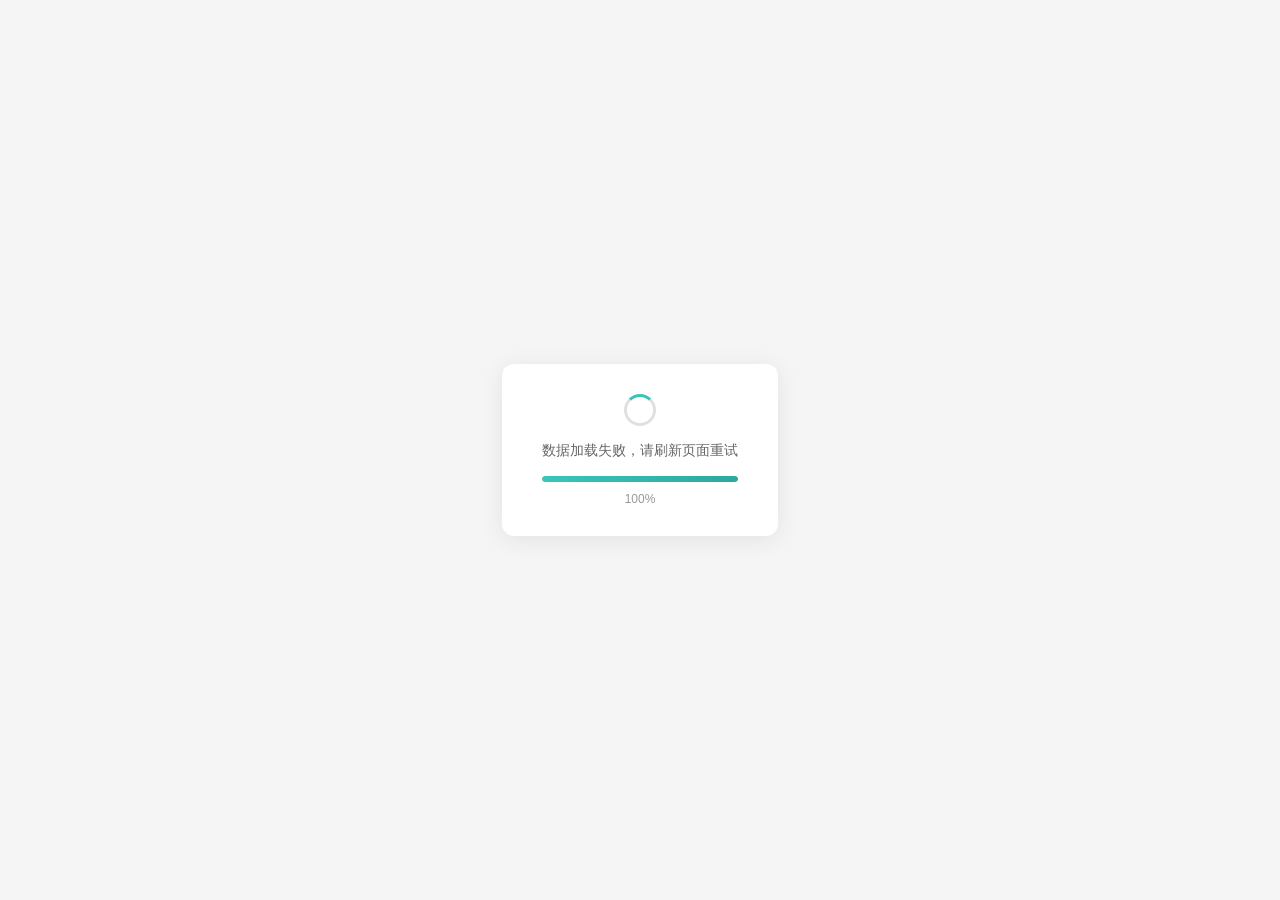
==== index.html @ cb0b7ec7 "style: 隐藏中外合作移至批次选择右半栏，一行一半一半布局 Co-Authored-By: Claude <noreply@anthropic.com>" ====
<!DOCTYPE html>
<html lang="zh-CN">
<head>
  <meta charset="UTF-8">
  <meta name="viewport" content="width=device-width, initial-scale=1.0">
  <title>2024-2026高考录取数据查询</title>
  <meta name="description" content="江西省2024-2026年高考录取数据查询，支持院校、专业、分数、排名等多维度筛选">
  <meta name="theme-color" content="#39C5BB">
  <link rel="stylesheet" href="style.css">
  <script>(function(){try{var d=localStorage.getItem('dark_mode');if(d===null)d=window.matchMedia('(prefers-color-scheme:dark)').matches;else d=d==='true';if(d)document.documentElement.classList.add('dark-mode')}catch(e){}})();</script>
</head>
<body>
  <!-- ============ 加载页 ============ -->
  <div id="page-loading" class="page-loading">
    <div class="load-box">
      <div class="spinner"></div>
      <span class="load-stage" id="load-stage">正在加载数据...</span>
      <div class="progress-track">
        <div class="progress-fill" id="progress-fill" style="width:10%"></div>
      </div>
      <span class="load-pct" id="load-pct">10%</span>
    </div>
  </div>

  <!-- ============ 首页 ============ -->
  <div id="page-index" class="page" style="display:none">
    <!-- 筛选面板 -->
    <div class="filter-bar" id="filter-bar">
      <div class="filter-fields" id="filter-fields">
        <!-- 年份选项卡 + 帮助 -->
        <div class="filter-row tabs-row">
          <div class="year-tabs" id="year-tabs">
            <span class="tab active" data-year="" data-action="year">全部</span>
            <span class="tab" data-year="2024" data-action="year">2024</span>
            <span class="tab" data-year="2025" data-action="year">2025</span>
            <span class="tab" data-year="2026" data-action="year">2026</span>
          </div>
          <div class="header-actions">
            <span class="help-btn" id="btn-help">帮助</span>
            <span class="help-btn" id="btn-feedback">反馈</span>
            <span class="dark-toggle" id="btn-dark-mode"><svg viewBox="0 0 24 24" width="1.2em" height="1.2em"><path fill="currentColor" d="M7.5 2c-1.79 1.15-3 3.18-3 5.5s1.21 4.35 3.03 5.5C4.46 13 2 10.54 2 7.5A5.5 5.5 0 0 1 7.5 2m11.57 1.5l1.43 1.43L4.93 20.5L3.5 19.07zm-6.18 2.43L11.41 5L9.97 6l.42-1.7L9 3.24l1.75-.12l.58-1.65L12 3.1l1.73.03l-1.35 1.13zm-3.3 3.61l-1.16-.73l-1.12.78l.34-1.32l-1.09-.83l1.36-.09l.45-1.29l.51 1.27l1.36.03l-1.05.87zM19 13.5a5.5 5.5 0 0 1-5.5 5.5c-1.22 0-2.35-.4-3.26-1.07l7.69-7.69c.67.91 1.07 2.04 1.07 3.26m-4.4 6.58l2.77-1.15l-.24 3.35zm4.33-2.7l1.15-2.77l2.2 2.54zm1.15-4.96l-1.14-2.78l3.34.24zM9.63 18.93l2.77 1.15l-2.53 2.19z"></path></svg></span>
            <span class="help-btn as-toggle-btn" id="btn-as-toggle">志愿推荐</span>
          </div>
        </div>

        <!-- 省市多选 + 院校代号 -->
        <div class="filter-row">
          <div class="filter-item half">
            <span class="label">报考省份（报考学校所在地）</span>
            <div class="picker" id="btn-provinces">
              <span id="province-label" class="placeholder-text">全部省份</span>
            </div>
          </div>
          <div class="filter-item half">
            <span class="label">院校代号</span>
            <input class="input" placeholder="模糊搜索" id="input-code" data-field="code" />
          </div>
        </div>

        <!-- 院校名称 -->
        <div class="filter-row">
          <div class="filter-item">
            <span class="label">院校名称</span>
            <input class="input" placeholder="模糊搜索" id="input-name" data-field="name" />
          </div>
        </div>

        <!-- 选科要求 + 批次 -->
        <div class="filter-row">
          <div class="filter-item half">
            <span class="label">选科要求</span>
            <div class="picker" id="btn-sr">
              <span id="sr-label">不限</span>
            </div>
          </div>
          <div class="filter-item half">
            <span class="label">批次类型</span>
            <div class="picker" id="btn-batches">
              <span id="batch-label" class="placeholder-text">全部批次</span>
            </div>
          </div>
        </div>

        <!-- 专业组名称 + 专业组代码 -->
        <div class="filter-row">
          <div class="filter-item half">
            <span class="label">专业组名称</span>
            <input class="input input-sm" placeholder="模糊搜索" id="input-group-name" data-field="groupName" />
          </div>
          <div class="filter-item half">
            <span class="label">专业组代码</span>
            <input class="input input-sm" placeholder="如 501, 5A" id="input-group-code" data-field="groupCode" />
          </div>
        </div>

        <!-- 最低分 / 最低排名 -->
        <div class="filter-row" id="filter-score-row">
          <div class="filter-item half">
            <span class="label">最低分 ≥</span>
            <input class="input input-sm" type="number" placeholder="不限" id="input-min-score" data-field="minScore" />
          </div>
          <div class="filter-item half">
            <span class="label">最低排名 ≤</span>
            <input class="input input-sm" type="number" placeholder="不限" id="input-max-rank" data-field="maxRank" />
          </div>
        </div>

        <!-- 筛选开关 -->
        <div class="filter-row toggle-row">
          <div class="toggle-item" id="toggle-only2026" data-toggle="only2026">
            <div class="toggle-box"><span class="toggle-check"></span></div>
            <span class="toggle-label">仅2026招生</span>
          </div>
          <div class="toggle-item" id="toggle-hide-sports" data-toggle="hideSports">
            <div class="toggle-box"><span class="toggle-check"></span></div>
            <span class="toggle-label">隐藏体育</span>
          </div>
          <div class="toggle-item" id="toggle-hide-coop" data-toggle="hideCoop">
            <div class="toggle-box"><span class="toggle-check"></span></div>
            <span class="toggle-label">隐藏中外合作</span>
          </div>
        </div>

        <!-- 操作按钮 -->
        <div class="filter-row actions">
          <button class="btn btn-reset" id="btn-reset">重置</button>
          <button class="btn btn-search" id="btn-search">搜索</button>
        </div>
      </div>

      <!-- 志愿填报辅助 -->
      <div class="assistant-section" id="assistant-section">
        <div class="as-toggle-row" id="as-toggle-row">
          <span class="as-toggle-title">📋 志愿填报辅助</span>
          <span class="as-toggle-arrow" id="as-toggle-arrow">
            <svg width="12" height="8" viewBox="0 0 12 8">
              <path d="M1 1l5 5 5-5" stroke="currentColor" stroke-width="2" fill="none" stroke-linecap="round"/>
            </svg>
          </span>
        </div>
        <div class="as-body" id="as-body">
          <div class="as-row">
            <div class="as-half">
              <span class="as-label">高考分数</span>
              <input class="input input-sm" type="number" placeholder="如 620" id="as-score" />
            </div>
            <div class="as-half">
              <span class="as-label">全省排名</span>
              <input class="input input-sm" type="number" placeholder="如 8000" id="as-rank" />
            </div>
          </div>
          <div class="as-row">
            <div class="as-half">
              <span class="as-label">选科要求</span>
              <div class="picker picker-sm" id="as-sr">
                <span id="as-sr-label" class="placeholder-text">请选择你的选科</span>
              </div>
            </div>
            <div class="as-half">
              <span class="as-label">地区偏好</span>
              <div class="picker picker-sm" id="as-region">
                <span id="as-region-label">全部省份</span>
              </div>
            </div>
          </div>
          <div class="as-row">
            <div class="as-full">
              <span class="as-label">专业意向</span>
              <input class="input input-sm" placeholder="如 计算机 医学(专业之间用空格分隔)" id="as-keyword" />
            </div>
          </div>
          <!-- 批次选择 + 隐藏中外合作 -->
          <div class="as-row">
            <div class="as-half">
              <span class="as-label">批次选择</span>
              <div class="picker picker-sm" id="as-btn-batches">
                <span id="as-batch-label" class="placeholder-text">全部批次</span>
              </div>
            </div>
            <div class="as-half" style="display:flex;flex-direction:column;">
              <span class="as-label">隐藏中外合作</span>
              <div class="toggle-item" id="as-toggle-hide-coop" data-toggle="hideCoop">
                <div class="toggle-box"><span class="toggle-check"></span></div>
                <span class="toggle-label">隐藏中外合作</span>
              </div>
            </div>
          </div>
          <div class="as-row as-row-algo-adjust">
            <div class="as-algo-picker-section">
              <span class="as-label">推荐算法</span>
              <div class="picker picker-sm" id="btn-algo">
                <span id="algo-label">默认（可推荐新专业）</span>
              </div>
            </div>
            <div class="toggle-item algo-toggle" id="toggle-adjust" data-toggle="adjust">
              <div class="toggle-box"><span class="toggle-check">✓</span></div>
              <span class="toggle-label">服从调剂（同时显示同专业组其他专业）</span>
            </div>
          </div>
          <div class="as-action">
            <button class="btn btn-search" id="btn-assistant">开始推荐</button>
          </div>
        </div>
      </div>
    </div>

    <div class="right-col">
    <!-- 结果统计栏 -->
    <div class="result-bar" id="result-bar">
      <div class="result-bar-left">
        <span>共 <strong class="count" id="total-count">0</strong> 条结果</span>
        <span class="load-time" id="load-time"></span>
      </div>
      <div class="result-bar-actions">
        <span class="help-btn" id="btn-help-bar">帮助</span>
        <span class="help-btn" id="btn-feedback-bar">反馈</span>
        <span class="dark-toggle" id="btn-dark-mode-bar"><svg viewBox="0 0 24 24" width="1.2em" height="1.2em"><path fill="currentColor" d="M7.5 2c-1.79 1.15-3 3.18-3 5.5s1.21 4.35 3.03 5.5C4.46 13 2 10.54 2 7.5A5.5 5.5 0 0 1 7.5 2m11.57 1.5l1.43 1.43L4.93 20.5L3.5 19.07zm-6.18 2.43L11.41 5L9.97 6l.42-1.7L9 3.24l1.75-.12l.58-1.65L12 3.1l1.73.03l-1.35 1.13zm-3.3 3.61l-1.16-.73l-1.12.78l.34-1.32l-1.09-.83l1.36-.09l.45-1.29l.51 1.27l1.36.03l-1.05.87zM19 13.5a5.5 5.5 0 0 1-5.5 5.5c-1.22 0-2.35-.4-3.26-1.07l7.69-7.69c.67.91 1.07 2.04 1.07 3.26m-4.4 6.58l2.77-1.15l-.24 3.35zm4.33-2.7l1.15-2.77l2.2 2.54zm1.15-4.96l-1.14-2.78l3.34.24zM9.63 18.93l2.77 1.15l-2.53 2.19z"></path></svg></span>
      </div>
      <span class="toggle-filter-btn" id="toggle-filter">收起筛选</span>
    </div>

    <!-- 结果列表 -->
    <div class="result-list" id="result-list">
      <div id="result-top"></div>
      <div id="result-cards"></div>
      <!-- 状态提示 -->
      <div class="empty" id="empty-msg" style="display:none">无匹配结果</div>
      <div class="loading-more" id="loading-more" style="display:none">上拉加载更多…</div>
    </div>

    <!-- 志愿填报结果 -->
    <div class="assistant-results" id="assistant-results" style="display:none">
      <div class="as-header-simple">
        <span>📋 志愿填报辅助</span>
        <span class="as-header-close" id="btn-exit-assistant">返回搜索</span>
      </div>
      <div class="as-columns" id="as-columns"></div>
    </div>

    <!-- 底部链接 -->
    <div class="footer-links">
      <a href="changelog/" target="_blank">📋 更新日志</a>
      <a href="https://github.com/Shirakawa-Kotone/miniprogram-web" target="_blank" rel="noopener">
        <svg viewBox="0 0 16 16" width="16" height="16" fill="currentColor"><path d="M8 0C3.58 0 0 3.58 0 8c0 3.54 2.29 6.53 5.47 7.59.4.07.55-.17.55-.38 0-.19-.01-.82-.01-1.49-2.01.37-2.53-.49-2.69-.94-.09-.23-.48-.94-.82-1.13-.28-.15-.68-.52-.01-.53.63-.01 1.08.58 1.23.82.72 1.21 1.87.87 2.33.66.07-.52.28-.87.51-1.07-1.78-.2-3.64-.89-3.64-3.95 0-.87.31-1.59.82-2.15-.08-.2-.36-1.02.08-2.12 0 0 .67-.21 2.2.82.64-.18 1.32-.27 2-.27.68 0 1.36.09 2 .27 1.53-1.04 2.2-.82 2.2-.82.44 1.1.16 1.92.08 2.12.51.56.82 1.27.82 2.15 0 3.07-1.87 3.75-3.65 3.95.29.25.54.73.54 1.48 0 1.07-.01 1.93-.01 2.2 0 .21.15.46.55.38A8.013 8.013 0 0016 8c0-4.42-3.58-8-8-8z"/></svg>
        GitHub
      </a>
    </div>
    </div>

    <!-- 回到顶部浮动按钮 -->
    <div class="float-btn" id="float-btn" style="display:none">
      <svg class="float-arrow" viewBox="0 0 24 24" fill="none" stroke="currentColor" stroke-width="2.5" stroke-linecap="round" stroke-linejoin="round"><path d="M18 15l-6-6-6 6"/></svg>
      <span class="float-text">回到顶部</span>
    </div>
  </div>

  <!-- ============ 省市多选弹窗 ============ -->
  <div id="province-modal" class="modal-overlay" style="display:none">
    <div class="modal">
      <div class="modal-header">
        <span class="modal-title">选择省市</span>
        <div class="modal-actions">
          <span class="modal-btn" id="btn-select-all">全选</span>
          <span class="modal-btn" id="btn-clear-all">清空</span>
          <span class="modal-btn confirm" id="btn-confirm-province">确定</span>
        </div>
      </div>
      <div class="modal-body" id="province-list"></div>
    </div>
  </div>

  <!-- ============ 选科选择弹窗 ============ -->
  <div id="sr-modal" class="modal-overlay" style="display:none">
    <div class="modal modal-sm">
      <div class="modal-header">
        <span class="modal-title">选科要求</span>
        <div class="modal-actions">
          <span class="modal-btn confirm" id="btn-confirm-sr">确定</span>
        </div>
      </div>
      <div class="modal-body" id="sr-list"></div>
    </div>
  </div>

  <!-- ============ 辅助选科单选弹窗 ============ -->
  <div id="as-sr-modal" class="modal-overlay" style="display:none">
    <div class="modal modal-sm">
      <div class="modal-header">
        <span class="modal-title">你的选科组合</span>
        <div class="modal-actions">
          <span class="modal-btn confirm" id="btn-confirm-as-sr">确定</span>
        </div>
      </div>
      <div class="modal-body" id="as-sr-list"></div>
    </div>
  </div>

  <!-- ============ 地区选择弹窗 ============ -->
  <div id="region-modal" class="modal-overlay" style="display:none">
    <div class="modal modal-sm">
      <div class="modal-header">
        <span class="modal-title">地区偏好</span>
        <div class="modal-actions">
          <span class="modal-btn confirm" id="btn-confirm-region">确定</span>
        </div>
      </div>
      <div class="modal-body" id="region-list"></div>
    </div>
  </div>

  <!-- ============ 推荐算法选择弹窗 ============ -->
  <div id="algo-modal" class="modal-overlay" style="display:none">
    <div class="modal modal-sm">
      <div class="modal-header">
        <span class="modal-title">推荐算法</span>
        <div class="modal-actions">
          <span class="modal-btn confirm" id="btn-confirm-algo">确定</span>
        </div>
      </div>
      <div class="modal-body" id="algo-list"></div>
    </div>
  </div>

  <!-- ============ 批次多选弹窗 ============ -->
  <div id="batch-modal" class="modal-overlay" style="display:none">
    <div class="modal">
      <div class="modal-header">
        <span class="modal-title">选择批次</span>
        <div class="modal-actions">
          <span class="modal-btn" id="btn-select-all-batch">全选</span>
          <span class="modal-btn" id="btn-clear-all-batch">清空</span>
          <span class="modal-btn confirm" id="btn-confirm-batch">确定</span>
        </div>
      </div>
      <div class="modal-body" id="batch-list"></div>
    </div>
  </div>

  <!-- ============ 引导页弹窗 ============ -->
  <div id="tutorial-overlay" class="tutorial-overlay" style="display:none">
    <div class="tutorial-modal">
      <div class="tutorial-header">
        <span class="tutorial-title">帮助指南</span>
        <span class="tutorial-skip" id="tutorial-skip">跳过</span>
      </div>
      <div class="mode-tabs" id="tutorial-tabs">
        <span class="mode-tab active" data-mode="merged">全部对比</span>
        <span class="mode-tab" data-mode="single2025">2025录取</span>
        <span class="mode-tab" data-mode="single2026">2026计划</span>
      </div>
      <div class="tutorial-card-area">
        <div class="tutorial-scroll" id="tutorial-scroll">
          <div id="tutorial-card"></div>
        </div>
        <div class="step-panel" id="tutorial-panel">
          <div class="step-progress">
            <span class="step-count" id="step-count">第 1/1 步</span>
            <div class="step-bar-bg">
              <div class="step-bar-fill" id="step-bar-fill" style="width:0%"></div>
            </div>
          </div>
          <span class="step-title" id="step-title"></span>
          <span class="step-desc" id="step-desc"></span>
          <div class="step-nav">
            <span class="nav-btn disabled" id="btn-prev">← 上一步</span>
            <span class="nav-btn primary" id="btn-next">下一步 →</span>
          </div>
        </div>
      </div>
    </div>
  </div>

  <script src="alldata.js"></script>
  <script src="app.js"></script>
</body>
</html>
---- style.css ----
/* ============================================================
   Theme: 高考录取数据查询 - Mobile First
   Colors: #39C5BB (teal primary), #e64340 (red highlight)
   ============================================================ */

:root {
  --primary: #39C5BB;
  --primary-dark: #2DA89F;
  --primary-light: #edf9f7;
  --red: #e64340;
  --text: #333;
  --text-secondary: #666;
  --text-muted: #999;
  --bg: #f5f5f5;
  --card-bg: #fff;
  --border: #e0e0e0;
  --border-light: #f0f0f0;
  --radius: 8px;
  --radius-lg: 12px;
  --shadow: 0 2px 8px rgba(0,0,0,0.06);
  --font-size: 14px;
  /* rpx conversion: 1rpx ≈ 0.13333vw (750rpx = 100vw) */
  --rpx: calc(100vw / 750);
}

*, *::before, *::after {
  margin: 0;
  padding: 0;
  box-sizing: border-box;
}

html, body {
  height: 100%;
}

body {
  font-family: -apple-system, BlinkMacSystemFont, "Segoe UI", "PingFang SC", "Hiragino Sans GB", "Microsoft YaHei", sans-serif;
  font-size: var(--font-size);
  color: var(--text);
  background: var(--bg);
  -webkit-font-smoothing: antialiased;
  -webkit-overflow-scrolling: touch;
}

input, button, textarea {
  font-family: inherit;
  font-size: inherit;
}

/* ============================================================
   Loading Screen
   ============================================================ */
.page-loading {
  display: flex;
  justify-content: center;
  align-items: center;
  height: 100vh;
  background: var(--bg);
}

.load-box {
  background: var(--card-bg);
  border-radius: 12px;
  padding: 30px 40px;
  box-shadow: 0 4px 24px rgba(0,0,0,0.08);
  text-align: center;
  min-width: 200px;
}

.spinner {
  width: 32px;
  height: 32px;
  border: 3px solid var(--border);
  border-top-color: var(--primary);
  border-radius: 50%;
  margin: 0 auto 16px;
  animation: spin .8s linear infinite;
}

@keyframes spin {
  to { transform: rotate(360deg); }
}

.load-stage {
  font-size: 14px;
  color: var(--text-secondary);
  display: block;
  margin-bottom: 16px;
}

.progress-track {
  height: 6px;
  background: #e8e8e8;
  border-radius: 3px;
  overflow: hidden;
  margin-bottom: 8px;
}

.progress-fill {
  height: 100%;
  background: linear-gradient(90deg, var(--primary), var(--primary-dark));
  border-radius: 3px;
  transition: width .3s ease;
}

.load-pct {
  font-size: 12px;
  color: var(--text-muted);
}

/* ============================================================
   Main Page Layout
   ============================================================ */
.page {
  display: flex;
  flex-direction: column;
  height: 100vh;
}

/* ============================================================
   Filter Bar
   ============================================================ */
.filter-bar {
  background: var(--card-bg);
  padding: 6px 10px 4px;
  box-shadow: 0 2px 8px rgba(0,0,0,0.06);
  flex-shrink: 0;
  max-height: 1000px;
  overflow: hidden;
  opacity: 1;
  pointer-events: auto;
  transition: opacity .4s ease, padding .4s ease, max-height .4s ease;
}

.filter-bar.hidden {
  max-height: 0;
  padding-top: 0;
  padding-bottom: 0;
  opacity: 0;
  pointer-events: none;
}

.filter-row {
  display: flex;
  align-items: center;
  margin-bottom: 5px;
  flex-wrap: wrap;
}

.filter-row:last-child {
  margin-bottom: 0;
}

.filter-item {
  flex: 1;
  min-width: 0;
}

.filter-item.half {
  width: 50%;
  flex: none;
  box-sizing: border-box;
}

.filter-item.half:nth-child(odd) {
  padding-right: 3px;
}

.filter-item.half:nth-child(even) {
  padding-left: 3px;
}

.label {
  font-size: 11px;
  color: var(--text-muted);
  display: block;
  margin-bottom: 2px;
}

.input {
  border: 1px solid var(--border);
  border-radius: 6px;
  padding: 0 7px;
  font-size: 12px;
  height: 31px;
  line-height: 31px;
  width: 100%;
  box-sizing: border-box;
  background: #fafafa;
  color: var(--text);
  outline: none;
  -webkit-appearance: none;
  appearance: none;
}

.input:focus {
  border-color: var(--primary);
  background: var(--card-bg);
}

/* 隐藏数字输入框的 +/- 按钮 */
input[type="number"]::-webkit-inner-spin-button,
input[type="number"]::-webkit-outer-spin-button {
  -webkit-appearance: none;
  margin: 0;
}
input[type="number"] {
  -webkit-appearance: textfield;
  -moz-appearance: textfield;
  appearance: textfield;
}

.input-sm {
  height: 28px;
  line-height: 28px;
  font-size: 12px;
}

/* select dropdown replacement */
.custom-select {
  border: 1px solid var(--border);
  border-radius: 6px;
  padding: 5px 7px;
  font-size: 12px;
  line-height: 1.5;
  background: #fafafa;
  color: var(--text);
  cursor: pointer;
  position: relative;
}

/* Toggle row */
.toggle-row {
  justify-content: space-between;
  gap: 3px;
  padding: 2px 0;
}

.toggle-item {
  display: flex;
  align-items: center;
  gap: 3px;
  padding: 4px 6px;
  border-radius: 6px;
  border: 1px solid var(--border);
  background: #fafafa;
  flex: 1;
  justify-content: center;
  cursor: pointer;
  user-select: none;
  -webkit-tap-highlight-color: transparent;
}

.toggle-item.on {
  border-color: var(--primary);
  background: var(--primary-light);
}

.toggle-box {
  width: 14px;
  height: 14px;
  border-radius: 3px;
  border: 2px solid #ccc;
  display: flex;
  align-items: center;
  justify-content: center;
  flex-shrink: 0;
  box-sizing: border-box;
}

.toggle-box.checked {
  background: var(--primary);
  border-color: var(--primary);
}

.toggle-check {
  color: var(--card-bg);
  font-size: 9px;
  font-weight: bold;
  display: none;
}

.toggle-box.checked .toggle-check {
  display: inline;
}

.toggle-label {
  font-size: 11px;
  color: var(--text-secondary);
  white-space: nowrap;
}

.toggle-item.on .toggle-label {
  color: var(--primary);
  font-weight: bold;
}

/* Picker display */
.picker {
  border: 1px solid var(--border);
  border-radius: 6px;
  padding: 5px 7px;
  font-size: 12px;
  line-height: 1.5;
  background: #fafafa;
  color: var(--text);
  overflow: hidden;
  text-overflow: ellipsis;
  white-space: nowrap;
  cursor: pointer;
}

.placeholder-text {
  color: #ccc;
}

/* Year tabs */
.year-tabs {
  display: flex;
  gap: 6px;
  flex: none;
}

.tab {
  padding: 6px 10px;
  border-radius: 6px;
  font-size: 12px;
  line-height: 1.4;
  border: 1px solid #ddd;
  color: var(--text-secondary);
  cursor: pointer;
  user-select: none;
  -webkit-tap-highlight-color: transparent;
}

.tab.active {
  background: var(--primary);
  color: var(--card-bg);
  border-color: var(--primary);
}

.tabs-row {
  flex-wrap: nowrap;
}

.header-actions {
  display: flex;
  align-items: center;
  flex-shrink: 0;
  margin-left: 6px;
  gap: 2px;
}

.help-btn {
  padding: 4px 5px;
  font-size: 12px;
  color: var(--primary);
  flex-shrink: 0;
  cursor: pointer;
  -webkit-tap-highlight-color: transparent;
}

.as-toggle-btn {
  border: 1px solid var(--primary);
  border-radius: 6px;
  padding: 3px 7px;
  margin-left: 2px;
}

.dark-toggle {
  display: inline-flex;
  align-items: center;
  padding: 4px 5px;
  cursor: pointer;
  -webkit-tap-highlight-color: transparent;
  user-select: none;
  line-height: 1;
  color: #222;
}
.dark-toggle svg {
  display: block;
}
:root.dark-mode .dark-toggle {
  color: #fff;
}

/* Action buttons */
.actions {
  padding-top: 4px;
  border-top: 1px solid var(--border-light);
  justify-content: space-between;
}

.btn {
  padding: 5px 12px;
  border-radius: 6px;
  font-size: 12px;
  line-height: 1.5;
  border: none;
  white-space: nowrap;
  flex: none;
  cursor: pointer;
  -webkit-tap-highlight-color: transparent;
}

.btn-search {
  background: var(--primary);
  color: var(--card-bg);
}

.btn-reset {
  background: #f0f0f0;
  color: var(--text-secondary);
}

/* Scrollable select for SR */
.scroll-select {
  max-height: 300px;
  overflow-y: auto;
}

.scroll-select-item {
  padding: 12px 16px;
  border-bottom: 1px solid var(--border-light);
  font-size: 14px;
  cursor: pointer;
  -webkit-tap-highlight-color: transparent;
  transition: background .15s;
}

.scroll-select-item:active {
  background: var(--primary-light);
}

.scroll-select-item.selected {
  color: var(--primary);
  font-weight: bold;
  background: var(--primary-light);
}

/* ============================================================
   Result Bar
   ============================================================ */
.result-bar {
  padding: 8px 12px;
  font-size: 12px;
  color: var(--text-muted);
  background: var(--bg);
  flex-shrink: 0;
  display: flex;
  justify-content: space-between;
  align-items: center;
}

.result-bar-left {
  display: flex;
  align-items: center;
  gap: 4px;
  min-width: 0;
}

.count {
  color: var(--primary);
  font-weight: bold;
}

.load-time {
  color: #bbb;
  font-size: 11px;
}

.toggle-filter-btn {
  padding: 3px 8px;
  border: 1px solid #ddd;
  border-radius: 6px;
  font-size: 11px;
  color: var(--text-secondary);
  flex-shrink: 0;
  cursor: pointer;
  -webkit-tap-highlight-color: transparent;
}

.result-bar-actions {
  display: none;
  align-items: center;
  gap: 2px;
  flex-shrink: 0;
}

/* ============================================================
   Result Cards
   ============================================================ */
.result-list {
  flex: 1;
  overflow-y: auto;
  padding: 8px 12px;
  box-sizing: border-box;
  -webkit-overflow-scrolling: touch;
}

.result-list::-webkit-scrollbar {
  width: 4px;
}

.result-list::-webkit-scrollbar-track {
  background: transparent;
}

.result-list::-webkit-scrollbar-thumb {
  background: #d0d0d0;
  border-radius: 2px;
}

.card {
  background: var(--card-bg);
  border-radius: var(--radius-lg);
  padding: 12px 16px;
  margin-bottom: 12px;
  box-shadow: var(--shadow);
}

.card-header {
  display: flex;
  align-items: baseline;
  gap: 6px;
  margin-bottom: 10px;
  padding-bottom: 8px;
  border-bottom: 1px solid var(--border-light);
}

.card-year {
  font-size: 11px;
  color: #666;
  background: var(--bg);
  padding: 1px 6px;
  border-radius: 3px;
}

.card-name {
  font-size: 15px;
  font-weight: bold;
  color: var(--text);
}

.card-code {
  font-size: 12px;
  color: var(--text-muted);
}

.tag-new {
  font-size: 10px;
  color: var(--card-bg);
  background: var(--red);
  padding: 1px 5px;
  border-radius: 3px;
  flex-shrink: 0;
  margin-left: auto;
}

.card-body {
  font-size: 13px;
}

.card-row {
  display: flex;
  align-items: center;
  gap: 4px;
  margin-bottom: 6px;
  flex-wrap: wrap;
}

.card-label {
  color: var(--text-muted);
  font-size: 12px;
  flex-shrink: 0;
}

.card-value {
  color: var(--text);
  margin-right: 6px;
}

.card-value.full {
  flex: 1;
  word-break: break-all;
}

.card-value.highlight {
  color: var(--red);
  font-weight: bold;
  font-size: 14px;
}

.card-link-row {
  margin-top: 4px;
  padding-top: 4px;
  border-top: 1px dashed var(--border);
}

.card-link {
  color: var(--primary);
  font-size: 13px;
  text-decoration: none;
  word-break: break-all;
}

.card-link:hover {
  text-decoration: underline;
}

/* ============================================================
   志愿填报辅助 — 左下面板
   ============================================================ */
.filter-fields {
  flex: 1;
  overflow-y: auto;
}

.assistant-section {
  display: none;
  flex-shrink: 0;
  border-top: 1px solid var(--border);
  background: var(--card-bg);
}

.as-toggle-row {
  display: flex;
  align-items: center;
  justify-content: space-between;
  padding: 8px 10px;
  cursor: pointer;
  user-select: none;
  -webkit-tap-highlight-color: transparent;
}

.as-toggle-title {
  font-size: 13px;
  font-weight: bold;
  color: var(--primary);
}

.as-toggle-arrow {
  display: flex;
  align-items: center;
  justify-content: center;
  width: 20px;
  height: 20px;
  color: var(--text-muted);
  transition: transform .25s ease;
  flex-shrink: 0;
}

.as-toggle-arrow svg {
  display: block;
}

/* 折叠状态：箭头向上翻转（指向展开方向） */
.assistant-section.collapsed .as-toggle-arrow svg {
  transform: rotate(180deg);
}

.assistant-section.collapsed .as-body {
  display: none;
}

.as-body {
  padding: 0 10px 10px;
}

.as-row {
  display: flex;
  gap: 6px;
  margin-bottom: 6px;
}

.as-half {
  flex: 1;
  min-width: 0;
}

.as-full {
  flex: 1;
}

.as-label {
  font-size: 11px;
  color: var(--text-muted);
  display: block;
  margin-bottom: 2px;
}

.picker-sm {
  padding: 4px 6px;
  font-size: 11px;
  line-height: 1.4;
}

.as-row-algo-adjust {
  display: flex;
  gap: 6px;
  align-items: flex-start;
}

.as-algo-picker-section {
  flex: 1;
  min-width: 0;
}

.algo-toggle {
  flex: none;
  margin-top: 14px;
  align-self: flex-start;
}

.algo-desc {
  display: block;
  font-size: 11px;
  color: var(--text-muted);
  margin-top: 4px;
  line-height: 1.5;
}

.scroll-select-item strong {
  font-size: 13px;
  font-weight: 600;
}

.scroll-select-item.selected .algo-desc {
  color: var(--text-secondary);
}

.as-action {
  margin-top: 8px;
}

.as-action .btn {
  width: 100%;
}

/* ============================================================
   志愿填报辅助 — 右侧结果
   ============================================================ */
.assistant-results {
  flex: 1;
  display: flex;
  flex-direction: column;
  overflow: hidden;
}

.as-header-simple {
  display: flex;
  align-items: center;
  justify-content: space-between;
  padding: 8px 14px;
  background: var(--card-bg);
  border-bottom: 1px solid var(--border);
  flex-shrink: 0;
  font-size: 13px;
  font-weight: bold;
  color: var(--primary);
}

.as-header-simple .as-header-close {
  font-size: 12px;
  color: var(--text-muted);
  cursor: pointer;
  padding: 2px 8px;
  border-radius: 4px;
  border: 1px solid var(--border);
  font-weight: normal;
}

.as-header-simple .as-header-close:hover {
  color: var(--text);
  border-color: var(--text-muted);
}

/* 手机端隐藏结果头部栏（由 header-actions 切换替代） */
@media (max-width: 859px) {
  .as-header-simple {
    display: none;
  }
}

/* Columns container */
.as-columns {
  flex: 1;
  display: flex;
  gap: 8px;
  padding: 8px;
  overflow: hidden;
}

.as-column {
  flex: 1;
  display: flex;
  flex-direction: column;
  min-width: 0;
  overflow: hidden;
}

.as-column-header {
  font-size: 14px;
  font-weight: bold;
  padding: 8px 10px;
  border-radius: 6px;
  margin-bottom: 8px;
  text-align: center;
  flex-shrink: 0;
}

.as-column-header.reach {
  background: #E3F2FD;
  color: #1565C0;
  border: 1px solid #BBDEFB;
}

.as-column-header.safe {
  background: #E0F7F5;
  color: #00897B;
  border: 1px solid #B2DFDB;
}

.as-column-header.fallback {
  background: #F5F5F5;
  color: #757575;
  border: 1px solid #E0E0E0;
}

.as-column-body {
  flex: 1;
  overflow-y: auto;
  -webkit-overflow-scrolling: touch;
}

.as-column-body::-webkit-scrollbar {
  width: 3px;
}

.as-column-body::-webkit-scrollbar-thumb {
  background: #d0d0d0;
  border-radius: 2px;
}

/* Column tab bar (for narrow layout) */
.as-tab-bar {
  display: none;
  flex-shrink: 0;
  padding: 0 8px;
  gap: 6px;
  background: var(--bg);
  border-bottom: 1px solid var(--border);
}

.as-tab {
  flex: 1;
  padding: 8px 4px;
  font-size: 12px;
  text-align: center;
  cursor: pointer;
  border-bottom: 2px solid transparent;
  color: var(--text-muted);
}

.as-tab.active {
  color: var(--text);
  border-bottom-color: var(--primary);
  font-weight: bold;
}

.as-tab.reach.active {
  border-bottom-color: #1565C0;
  color: #1565C0;
}

.as-tab.safe.active {
  border-bottom-color: #00897B;
  color: #00897B;
}

.as-tab.fallback.active {
  border-bottom-color: #757575;
  color: #757575;
}

.as-empty {
  text-align: center;
  padding: 40px 16px;
  color: var(--text-muted);
  font-size: 13px;
}

/* Tab bar inside .as-columns (hidden by default, shown on narrow) */
.as-tab-bar {
  display: none;
  flex-shrink: 0;
  gap: 6px;
  background: var(--bg);
  border-bottom: 1px solid var(--border);
  padding: 0 8px;
}

.as-columns.tab-mode {
  flex-direction: column;
}

.as-columns.tab-mode .as-tab-bar {
  display: flex;
}

.as-columns.tab-mode .as-column:not(.active) {
  display: none;
}

.as-columns.tab-mode .as-column.active {
  display: flex;
}

@media (max-width: 1050px) {
  .as-columns:not(.force-columns) {
    flex-direction: column;
  }
  .as-columns:not(.force-columns) .as-tab-bar {
    display: flex;
  }
  .as-columns:not(.force-columns) .as-column:not(.active) {
    display: none;
  }
  .as-columns:not(.force-columns) .as-column.active {
    display: flex;
  }
}


.card-value.badge {
  background: #CCEBFF;
  color: #66CCFF;
  padding: 1px 6px;
  border-radius: 3px;
  font-size: 11px;
}

.card-value.tag {
  background: #d4f0ed;
  color: var(--primary);
  padding: 1px 6px;
  border-radius: 3px;
  font-size: 11px;
}

/* Year label (grouped mode) */
.gp-label {
  font-size: 11px;
  font-weight: bold;
  color: var(--primary);
  background: #e8f5e9;
  padding: 1px 6px;
  border-radius: 3px;
  margin-right: 4px;
}

.gp-year {
  background: var(--primary-light);
  margin: 2px -6px 4px;
  padding: 4px 6px;
  border-radius: 6px;
}

/* Remark collapse */
.card-remark-header {
  margin-top: 4px;
  padding-top: 6px;
  border-top: 1px dashed #eee;
  cursor: pointer;
}

.card-remark-toggle {
  font-size: 11px;
  color: var(--primary);
  flex-shrink: 0;
  margin-left: auto;
  display: inline-flex;
  align-items: center;
  gap: 2px;
}
.card-remark-toggle svg {
  width: 12px;
  height: 12px;
}

.card-remark-body {
  padding: 4px 0 2px;
}

.card-remark-body .card-value {
  font-size: 12px;
  line-height: 1.6;
  color: var(--text-secondary);
  white-space: pre-wrap;
  word-break: break-all;
}

/* 同专业组其他专业列表 */
.adjust-majors-list {
  display: flex;
  flex-direction: column;
  gap: 2px;
  width: 100%;
  padding: 2px 0;
}
.adjust-major-item {
  font-size: 12px;
  color: var(--text-secondary);
  line-height: 1.7;
  padding: 1px 0;
}
.adjust-major-item .major-name {
  color: var(--text);
  font-weight: 500;
}
.adjust-major-item .major-detail {
  color: var(--text-muted);
  font-size: 11px;
}

/* Year diff section */
.diff-section {
  margin-top: 8px;
  padding-top: 6px;
  border-top: 1px solid var(--border-light);
}

.diff-group {
  margin-bottom: 8px;
}

.diff-field {
  font-size: 12px;
  font-weight: bold;
  color: var(--text);
  display: block;
  margin-bottom: 3px;
}

.diff-entry {
  display: flex;
  align-items: center;
  gap: 4px;
  padding: 2px 0 2px 8px;
}

.diff-years {
  font-size: 11px;
  color: var(--primary);
  font-weight: bold;
  flex-shrink: 0;
  min-width: 50px;
}

.diff-arrow {
  font-size: 11px;
  color: #ccc;
  flex-shrink: 0;
}

.diff-val {
  font-size: 12px;
  color: var(--red);
  font-weight: bold;
  word-break: break-all;
}

/* ============================================================
   Float Button (scroll to top)
   ============================================================ */
.float-btn {
  position: fixed;
  right: 3.5vw;
  bottom: 14vw;
  width: 8vw;
  height: 8vw;
  border-radius: 50%;
  background: rgba(0,0,0,0.65);
  color: #fff;
  display: flex;
  align-items: center;
  justify-content: center;
  box-shadow: 0 0.4vw 1.6vw rgba(0,0,0,0.2);
  z-index: 50;
  cursor: pointer;
  -webkit-tap-highlight-color: transparent;
  border: none;
  user-select: none;
  transition: transform .2s ease, opacity .2s ease;
}

.float-btn:active {
  transform: scale(0.92);
  opacity: 0.85;
}

.float-arrow {
  width: 4vw;
  height: 4vw;
  display: block;
}

.float-text {
  display: none;
}

/* ============================================================
   Modal (Province Picker / SR Picker)
   ============================================================ */
.modal-overlay {
  position: fixed;
  top: 0; left: 0; right: 0; bottom: 0;
  background: rgba(0,0,0,0.4);
  z-index: 100;
  display: flex;
  align-items: center;
  justify-content: center;
}

.modal {
  position: fixed;
  left: 5%;
  right: 5%;
  top: 15%;
  bottom: 15%;
  background: var(--card-bg);
  border-radius: 12px;
  z-index: 101;
  display: flex;
  flex-direction: column;
  overflow: hidden;
}

.modal-sm {
  top: 30%;
  bottom: auto;
  max-height: 50%;
}

.modal-header {
  padding: 12px 16px;
  border-bottom: 1px solid var(--border-light);
  flex-shrink: 0;
}

.modal-title {
  font-size: 15px;
  font-weight: bold;
  display: block;
  margin-bottom: 8px;
}

.modal-actions {
  display: flex;
  gap: 8px;
}

.modal-btn {
  padding: 4px 10px;
  border-radius: 6px;
  font-size: 13px;
  background: #f0f0f0;
  color: var(--text-secondary);
  cursor: pointer;
  -webkit-tap-highlight-color: transparent;
}

.modal-btn.confirm {
  background: var(--primary);
  color: var(--card-bg);
}

.modal-body {
  flex: 1;
  overflow-y: auto;
  -webkit-overflow-scrolling: touch;
}

.modal-body::-webkit-scrollbar {
  width: 4px;
}

.modal-body::-webkit-scrollbar-track {
  background: transparent;
}

.modal-body::-webkit-scrollbar-thumb {
  background: #d0d0d0;
  border-radius: 2px;
}

.modal-item {
  display: flex;
  align-items: center;
  padding: 10px 16px;
  border-bottom: 1px solid var(--border-light);
  cursor: pointer;
  -webkit-tap-highlight-color: transparent;
}

.modal-item-text {
  font-size: 14px;
  margin-left: 8px;
}

/* Custom checkbox */
.check-box {
  width: 18px;
  height: 18px;
  border-radius: 3px;
  border: 2px solid #ccc;
  display: flex;
  align-items: center;
  justify-content: center;
  flex-shrink: 0;
  box-sizing: border-box;
}

.check-box.checked {
  background: var(--primary);
  border-color: var(--primary);
}

.check-mark {
  color: var(--card-bg);
  font-size: 11px;
  font-weight: bold;
}

/* ============================================================
   Tutorial / Guide
   ============================================================ */
.tutorial-overlay {
  position: fixed;
  top: 0; left: 0; right: 0; bottom: 0;
  background: var(--bg);
  z-index: 200;
  display: flex;
  align-items: center;
  justify-content: center;
}

.tutorial-modal {
  width: 100%;
  height: 100%;
  background: var(--bg);
  display: flex;
  flex-direction: column;
}

.tutorial-header {
  display: flex;
  justify-content: space-between;
  align-items: center;
  padding: 20px 16px 10px;
  background: var(--card-bg);
  flex-shrink: 0;
}

.tutorial-title {
  font-size: 17px;
  font-weight: bold;
  color: var(--text);
}

.tutorial-skip {
  font-size: 14px;
  color: var(--text-muted);
  padding: 4px 8px;
  cursor: pointer;
  -webkit-tap-highlight-color: transparent;
}

.tutorial-card-area {
  flex: 1;
  position: relative;
  overflow: hidden;
}

.tutorial-scroll {
  height: 100%;
  overflow-y: auto;
  -webkit-overflow-scrolling: touch;
  padding: 0 16px 240px 16px;
}

/* Demo card inside tutorial */
.demo-card {
  background: var(--card-bg);
  border-radius: 12px;
  padding: 12px 16px;
  box-shadow: 0 4px 20px rgba(0,0,0,0.08);
}

/* Highlight row background (tutorial) */
.row-highlight {
  background: #fff5f5;
  margin: 2px -6px 4px;
  padding: 4px 6px;
  border-radius: 6px;
}

/* Card row dimming for tutorial */
.demo-card .card-row,
.demo-card .card-header,
.demo-card .diff-section {
  opacity: 0.2;
  transition: opacity .3s ease;
}

.demo-card .row-current {
  opacity: 1;
}

/* Step panel - bottom sheet */
.step-panel {
  position: absolute;
  bottom: 0;
  left: 16px;
  right: 16px;
  background: var(--card-bg);
  border-radius: 16px 16px 0 0;
  box-shadow: 0 -4px 24px rgba(0,0,0,0.1);
  padding: 16px 16px 12px;
  z-index: 10;
}

.step-progress {
  display: flex;
  align-items: center;
  gap: 8px;
  margin-bottom: 8px;
}

.step-count {
  font-size: 11px;
  color: var(--primary);
  font-weight: bold;
  flex-shrink: 0;
}

.step-bar-bg {
  flex: 1;
  height: 4px;
  background: #e8e8e8;
  border-radius: 2px;
  overflow: hidden;
}

.step-bar-fill {
  height: 100%;
  background: linear-gradient(90deg, var(--primary), #5dd5cd);
  border-radius: 2px;
  transition: width .3s ease;
}

.step-title {
  font-size: 15px;
  font-weight: bold;
  color: var(--text);
  display: block;
  margin-bottom: 4px;
}

.step-desc {
  font-size: 12px;
  color: #555;
  line-height: 1.7;
  display: block;
}

.step-nav {
  display: flex;
  gap: 8px;
  margin-top: 10px;
}

.nav-btn {
  flex: 1;
  text-align: center;
  padding: 10px 0;
  border-radius: 8px;
  font-size: 13px;
  background: var(--bg);
  color: var(--text-secondary);
  border: 1px solid var(--border);
  cursor: pointer;
  -webkit-tap-highlight-color: transparent;
}

.nav-btn.primary {
  background: var(--primary);
  color: var(--card-bg);
  border-color: var(--primary);
  font-weight: bold;
}

.nav-btn.disabled {
  opacity: .35;
  pointer-events: none;
}

/* Mode tabs for tutorial */
.mode-tabs {
  display: flex;
  gap: 8px;
  padding: 0 16px;
  margin: 0 0 8px;
  flex-shrink: 0;
}

.mode-tab {
  flex: 1;
  text-align: center;
  padding: 8px 0;
  border-radius: 8px;
  font-size: 13px;
  color: var(--text-secondary);
  background: var(--card-bg);
  border: 1px solid var(--border);
  cursor: pointer;
  -webkit-tap-highlight-color: transparent;
}

.mode-tab.active {
  background: var(--primary);
  color: var(--card-bg);
  border-color: var(--primary);
  font-weight: bold;
}

/* ============================================================
   Empty / Loading states
   ============================================================ */
.empty {
  text-align: center;
  color: var(--text-muted);
  padding: 40px 0;
}

.loading-more {
  text-align: center;
  color: var(--text-muted);
  padding: 15px 0;
}

/* ============================================================
   Dark Mode
   ============================================================ */
:root.dark-mode {
  --primary: #66CCFF;
  --primary-dark: #4DB8E8;
  --primary-light: #0d2d3d;
  --red: #ff6b6b;
  --text: #e0e0e0;
  --text-secondary: #aaa;
  --text-muted: #777;
  --bg: #121212;
  --card-bg: #1e1e2e;
  --border: #333;
  --border-light: #2a2a2a;
}

:root.dark-mode .progress-track {
  background: #333;
}

:root.dark-mode .input,
:root.dark-mode .picker,
:root.dark-mode .custom-select,
:root.dark-mode .toggle-item {
  background: #2a2a2a;
}

:root.dark-mode .btn-reset {
  background: #333;
  color: #aaa;
}

:root.dark-mode .card-value.badge {
  background: #0d2d3d;
  color: var(--primary);
}

:root.dark-mode .card-value.tag {
  background: #0a2d2a;
  color: #39C5BB;
}

:root.dark-mode .gp-label {
  background: #0d2d3d;
  color: var(--primary);
}

:root.dark-mode .card-year {
  color: #bbb;
  background: #2a2a2a;
}

:root.dark-mode .scroll-select-item {
  color: var(--text);
  border-bottom-color: #333;
}

:root.dark-mode .scroll-select-item.selected {
  color: #66CCFF;
  background: #0D2D3D;
}

:root.dark-mode .row-highlight {
  background: #0f2a38;
}

:root.dark-mode .card-remark-header {
  border-top-color: #333;
}

:root.dark-mode .float-btn {
  background: rgba(102, 204, 255, 0.18);
  color: var(--primary);
  box-shadow: 0 0.6vw 2.4vw rgba(0,0,0,0.4);
}

:root.dark-mode .result-list::-webkit-scrollbar-thumb {
  background: #555;
}

:root.dark-mode .diff-arrow {
  color: #555;
}

:root.dark-mode .step-bar-bg {
  background: #333;
}

:root.dark-mode .step-desc {
  color: #aaa;
}

:root.dark-mode .modal-btn:not(.confirm) {
  background: #333;
}
:root.dark-mode .modal-btn.confirm {
  background: var(--primary);
  color: #121212;
}

:root.dark-mode .load-time {
  color: #555;
}

:root.dark-mode .placeholder-text {
  color: #555;
}

:root.dark-mode .algo-desc {
  color: #888;
}

:root.dark-mode .scroll-select-item.selected .algo-desc {
  color: #aaa;
}

:root.dark-mode .toggle-box {
  border-color: #555;
}

:root.dark-mode .tab {
  border-color: #444;
  color: #aaa;
}

:root.dark-mode .toggle-filter-btn {
  border-color: #444;
}

:root.dark-mode .tab.active {
  border-color: var(--primary);
  color: var(--card-bg);
}

:root.dark-mode .check-box {
  border-color: #555;
}

:root.dark-mode .spinner {
  border-color: #444;
}
:root.dark-mode .spinner {
  border-top-color: var(--primary);
}

:root.dark-mode .assistant-section {
  background: #1a1a2a;
}

:root.dark-mode .as-column-header.reach {
  background: #0D2D3D;
  color: #66CCFF;
  border-color: #1a4a5a;
}

:root.dark-mode .as-column-header.safe {
  background: #0A2D2A;
  color: #39C5BB;
  border-color: #124540;
}

:root.dark-mode .as-column-header.fallback {
  background: #1E1E2E;
  color: #999;
  border-color: #333;
}


/* ============================================================
   Desktop responsive adjustments
   ============================================================ */
@media (min-width: 600px) {
  .page, .page-loading {
    margin: 0;
    box-shadow: none;
    border: none;
  }

  .filter-bar {
    padding: 8px 16px;
  }

  /* 多行筛选项平铺 */
  .filter-row:not(.tabs-row):not(.actions):not(.toggle-row) {
    flex-wrap: nowrap;
  }

  .filter-row .half {
    width: auto;
    flex: 1;
  }

  .toggle-row {
    justify-content: flex-start;
    gap: 12px;
  }

  .toggle-item {
    flex: 0 0 auto;
  }

  .result-bar {
    padding: 12px 24px;
  }

  .result-list {
    padding: 12px 16px;
  }

  .float-btn {
    right: 30px;
    bottom: 40px;
  }

  .modal-overlay {
    background: rgba(0,0,0,.5);
  }

  .modal {
    max-width: 520px;
    left: 50%;
    right: auto;
    width: 90%;
    transform: translateX(-50%);
  }

  .tutorial-modal {
    max-width: 520px;
    margin: 40px auto 0;
  }

  .step-panel {
    max-width: 480px;
    margin: 0 auto;
  }
}

@media (min-width: 860px) {
  .page {
    flex-direction: row !important;
  }

  .filter-bar {
    display: flex;
    flex-direction: column;
    width: max(320px, 20vw);
    flex-shrink: 0;
    min-width: 320px;
    height: 100vh;
    max-height: 100vh;
    max-width: none;
    overflow: hidden;
    border-right: 1px solid var(--border);
    box-shadow: none;
    padding: 0;
  }

  .filter-fields {
    padding: 6px 10px 4px;
  }

  .assistant-section {
    display: block;
  }

  .filter-bar.hidden {
    min-width: 320px;
    max-height: 100vh;
    max-width: none;
    padding: 6px 10px 4px;
    opacity: 1;
    pointer-events: auto;
  }

  .toggle-filter-btn {
    display: none;
  }

  .header-actions {
    display: none;
  }

  .result-bar-actions {
    display: flex;
  }

  .result-bar {
    max-width: none;
  }

  .right-col {
    flex: 1;
    display: flex;
    flex-direction: column;
    min-width: 0;
  }

  .result-list {
    flex: 1;
    overflow-y: auto;
    padding: 16px 20px;
    max-width: none;
  }

  .result-list .card {
    margin-bottom: 16px;
  }

  .float-text {
    display: none;
  }
}

/* ===== Footer Links ===== */
.footer-links {
  text-align: center;
  padding: 8px 16px 16px;
  font-size: 13px;
  color: #86868b;
  display: flex;
  justify-content: center;
  align-items: center;
  gap: 8px;
  flex-shrink: 0;
}
.footer-links a {
  display: inline-flex;
  align-items: center;
  gap: 4px;
}
.footer-links a {
  color: #86868b;
  text-decoration: none;
  transition: color 0.2s;
}
.footer-links a:hover {
  color: #007AFF;
}

.dark-mode .footer-links,
.dark-mode .footer-links a {
  color: #636366;
}
.dark-mode .footer-links a:hover {
  color: #66CCFF;
}
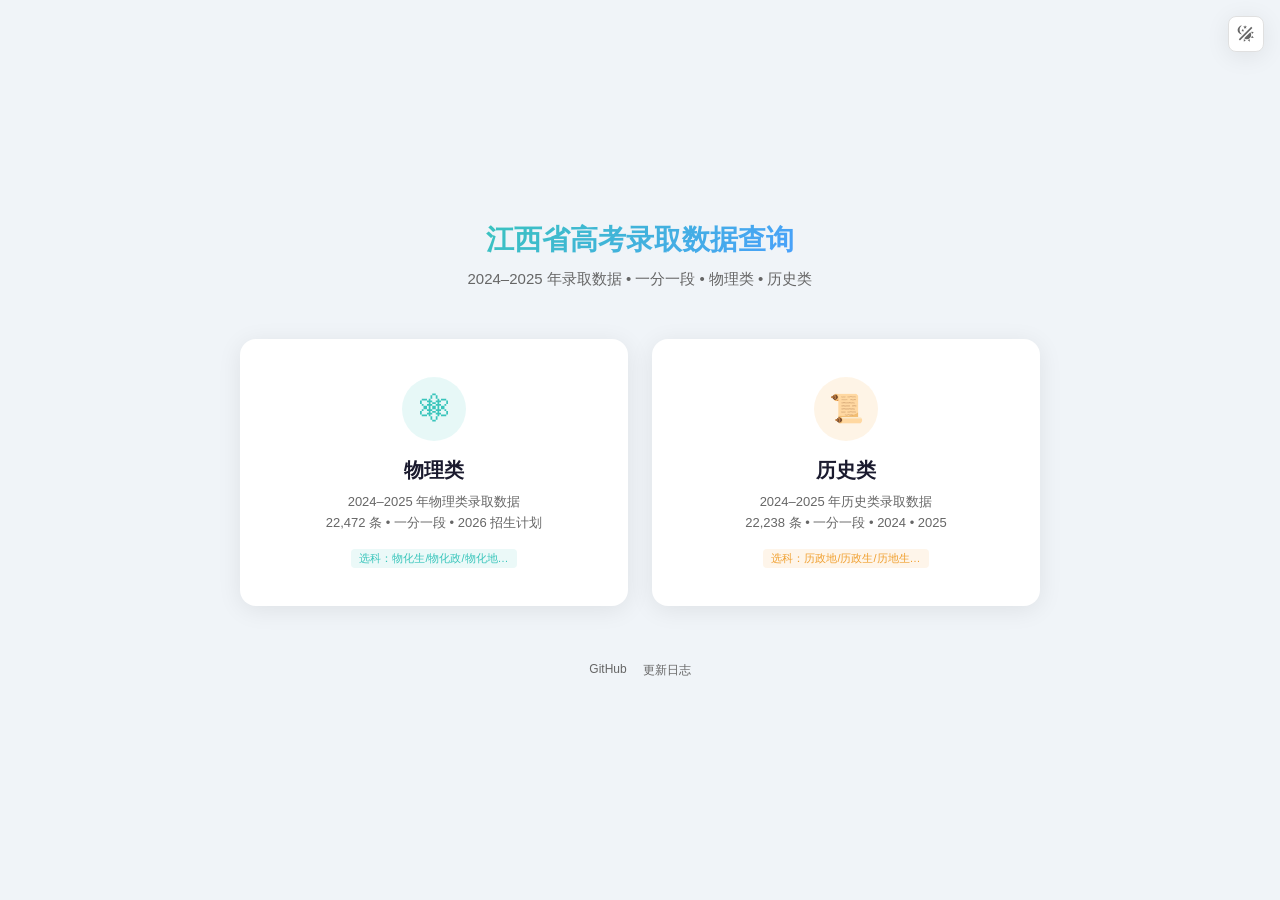
==== commit cd412e20: "feat: 新增历史类一分一段表页面 - 新建 score_chart/ls.html，基于 ECharts 展示 2026 年历史类一分一段数据 - 564 条分数段记录（663～100 分），柱线" ====
--- a/index.html
+++ b/index.html
@@ -1,376 +1,84 @@
 <!DOCTYPE html>
 <html lang="zh-CN">
 <head>
-  <meta charset="UTF-8">
-  <meta name="viewport" content="width=device-width, initial-scale=1.0">
-  <title>2024-2026高考录取数据查询</title>
-  <meta name="description" content="江西省2024-2026年高考录取数据查询，支持院校、专业、分数、排名等多维度筛选">
-  <meta name="theme-color" content="#39C5BB">
-  <link rel="stylesheet" href="style.css">
-  <script>(function(){try{var d=localStorage.getItem('dark_mode');if(d===null)d=window.matchMedia('(prefers-color-scheme:dark)').matches;else d=d==='true';if(d)document.documentElement.classList.add('dark-mode')}catch(e){}})();</script>
+<meta charset="UTF-8">
+<meta name="viewport" content="width=device-width, initial-scale=1.0">
+<title>江西省高考录取数据查询</title>
+<meta name="description" content="江西省2024-2025年高考录取数据查询，物理类 &amp; 历史类">
+<meta name="theme-color" content="#39C5BB">
+<script>(function(){try{var d=localStorage.getItem('dark_mode');if(d===null)d=window.matchMedia('(prefers-color-scheme:dark)').matches;else d=d==='true';if(d)document.documentElement.classList.add('dark-mode')}catch(e){}})();</script>
+<style>
+*{margin:0;padding:0;box-sizing:border-box}
+html,body{height:100%}
+:root{--primary:#39C5BB;--primary-dark:#2ea89f;--text:#1a1a2e;--text-secondary:#666;--bg:#f0f4f8;--card-bg:#fff;--card-shadow:0 4px 24px rgba(0,0,0,0.08);--card-hover-shadow:0 8px 40px rgba(0,0,0,0.12);--border:#e0e0e0}
+:root.dark-mode{--primary:#66CCFF;--primary-dark:#55bbee;--text:#e0e0e0;--text-secondary:#aaa;--bg:#0f0f1a;--card-bg:#1a1a2e;--card-shadow:0 4px 24px rgba(0,0,0,0.3);--card-hover-shadow:0 8px 40px rgba(0,0,0,0.4);--border:#2a2a3e}
+body{background:var(--bg);color:var(--text);font-family:-apple-system,BlinkMacSystemFont,"Segoe UI","PingFang SC","Hiragino Sans GB","Microsoft YaHei",sans-serif;display:flex;flex-direction:column;align-items:center;justify-content:center;min-height:100vh;padding:24px}
+.header{text-align:center;margin-bottom:48px}
+.header h1{font-size:28px;font-weight:700;margin-bottom:8px;background:linear-gradient(135deg,var(--primary),#4a9eff);-webkit-background-clip:text;-webkit-text-fill-color:transparent;background-clip:text}
+.header p{color:var(--text-secondary);font-size:15px;line-height:1.6}
+.cards{display:flex;gap:24px;max-width:800px;width:100%}
+.card{flex:1;background:var(--card-bg);border-radius:16px;padding:36px 28px;box-shadow:var(--card-shadow);text-decoration:none;color:var(--text);transition:all 0.25s ease;cursor:pointer;display:flex;flex-direction:column;align-items:center;text-align:center;border:2px solid transparent}
+.card:hover{box-shadow:var(--card-hover-shadow);transform:translateY(-4px)}
+.card.physics:hover,.card.physics:focus{border-color:var(--primary)}
+.card.history:hover,.card.history:focus{border-color:#f0a030}
+.card-icon{width:64px;height:64px;border-radius:50%;display:flex;align-items:center;justify-content:center;font-size:28px;margin-bottom:16px}
+.card-icon.physics{background:rgba(57,197,187,0.12);color:var(--primary)}
+.card-icon.history{background:rgba(240,160,48,0.12);color:#f0a030}
+.card h2{font-size:20px;font-weight:600;margin-bottom:8px}
+.card p{font-size:13px;color:var(--text-secondary);line-height:1.6;margin-bottom:4px}
+.card .tag{display:inline-block;font-size:11px;padding:2px 8px;border-radius:4px;margin-top:12px}
+.card .tag.physics{background:rgba(57,197,187,0.1);color:var(--primary)}
+.card .tag.history{background:rgba(240,160,48,0.1);color:#f0a030}
+.footer{text-align:center;margin-top:48px;font-size:12px;color:var(--text-secondary)}
+.footer a{color:var(--primary);text-decoration:none}
+.footer-links{display:flex;gap:16px;justify-content:center;margin-top:8px}
+.footer-links a{color:var(--text-secondary);text-decoration:none;font-size:12px}
+.footer-links a:hover{color:var(--primary)}
+.dark-toggle{position:fixed;top:16px;right:16px;width:36px;height:36px;border-radius:8px;background:var(--card-bg);border:1px solid var(--border);cursor:pointer;display:flex;align-items:center;justify-content:center;color:var(--text-secondary);font-size:16px;box-shadow:var(--card-shadow);z-index:100;transition:all 0.2s}
+.dark-toggle:hover{color:var(--primary)}
+@media(max-width:640px){.header h1{font-size:22px}.header{margin-bottom:32px}.cards{flex-direction:column;gap:16px}.card{padding:28px 20px}}
+</style>
 </head>
 <body>
-  <!-- ============ 加载页 ============ -->
-  <div id="page-loading" class="page-loading">
-    <div class="load-box">
-      <div class="spinner"></div>
-      <span class="load-stage" id="load-stage">正在加载数据...</span>
-      <div class="progress-track">
-        <div class="progress-fill" id="progress-fill" style="width:10%"></div>
-      </div>
-      <span class="load-pct" id="load-pct">10%</span>
-    </div>
+
+<div class="dark-toggle" id="darkToggle" onclick="toggleDark()" title="切换深色模式">
+  <svg viewBox="0 0 24 24" width="1.2em" height="1.2em"><path fill="currentColor" d="M7.5 2c-1.79 1.15-3 3.18-3 5.5s1.21 4.35 3.03 5.5C4.46 13 2 10.54 2 7.5A5.5 5.5 0 0 1 7.5 2m11.57 1.5l1.43 1.43L4.93 20.5L3.5 19.07zm-6.18 2.43L11.41 5L9.97 6l.42-1.7L9 3.24l1.75-.12l.58-1.65L12 3.1l1.73.03l-1.35 1.13zm-3.3 3.61l-1.16-.73l-1.12.78l.34-1.32l-1.09-.83l1.36-.09l.45-1.29l.51 1.27l1.36.03l-1.05.87zM19 13.5a5.5 5.5 0 0 1-5.5 5.5c-1.22 0-2.35-.4-3.26-1.07l7.69-7.69c.67.91 1.07 2.04 1.07 3.26m-4.4 6.58l2.77-1.15l-.24 3.35zm4.33-2.7l1.15-2.77l2.2 2.54zm1.15-4.96l-1.14-2.78l3.34.24zM9.63 18.93l2.77 1.15l-2.53 2.19z"></path></svg>
+</div>
+
+<div class="header">
+  <h1>江西省高考录取数据查询</h1>
+  <p>2024&ndash;2025 年录取数据 &bull; 一分一段 &bull; 物理类 &bull; 历史类</p>
+</div>
+
+<div class="cards">
+  <a class="card physics" href="physics/">
+    <div class="card-icon physics">⚛</div>
+    <h2>物理类</h2>
+    <p>2024&ndash;2025 年物理类录取数据<br>22,472 条 &bull; 一分一段 &bull; 2026 招生计划</p>
+    <span class="tag physics">选科：物化生/物化政/物化地&hellip;</span>
+  </a>
+  <a class="card history" href="history/">
+    <div class="card-icon history">📜</div>
+    <h2>历史类</h2>
+    <p>2024&ndash;2025 年历史类录取数据<br>22,238 条 &bull; 一分一段 &bull; 2024 &bull; 2025</p>
+    <span class="tag history">选科：历政地/历政生/历地生&hellip;</span>
+  </a>
+</div>
+
+<div class="footer">
+  <div class="footer-links">
+    <a href="https://github.com/Shirakawa-Kotone/miniprogram-web" target="_blank" rel="noopener">GitHub</a>
+    <a href="changelog/">更新日志</a>
   </div>
+</div>
 
-  <!-- ============ 首页 ============ -->
-  <div id="page-index" class="page" style="display:none">
-    <!-- 筛选面板 -->
-    <div class="filter-bar" id="filter-bar">
-      <div class="filter-fields" id="filter-fields">
-        <!-- 年份选项卡 + 帮助 -->
-        <div class="filter-row tabs-row">
-          <div class="year-tabs" id="year-tabs">
-            <span class="tab active" data-year="" data-action="year">全部</span>
-            <span class="tab" data-year="2024" data-action="year">2024</span>
-            <span class="tab" data-year="2025" data-action="year">2025</span>
-            <span class="tab" data-year="2026" data-action="year">2026</span>
-          </div>
-          <div class="header-actions">
-            <span class="help-btn" id="btn-help">帮助</span>
-            <span class="help-btn" id="btn-feedback">反馈</span>
-            <span class="dark-toggle" id="btn-dark-mode"><svg viewBox="0 0 24 24" width="1.2em" height="1.2em"><path fill="currentColor" d="M7.5 2c-1.79 1.15-3 3.18-3 5.5s1.21 4.35 3.03 5.5C4.46 13 2 10.54 2 7.5A5.5 5.5 0 0 1 7.5 2m11.57 1.5l1.43 1.43L4.93 20.5L3.5 19.07zm-6.18 2.43L11.41 5L9.97 6l.42-1.7L9 3.24l1.75-.12l.58-1.65L12 3.1l1.73.03l-1.35 1.13zm-3.3 3.61l-1.16-.73l-1.12.78l.34-1.32l-1.09-.83l1.36-.09l.45-1.29l.51 1.27l1.36.03l-1.05.87zM19 13.5a5.5 5.5 0 0 1-5.5 5.5c-1.22 0-2.35-.4-3.26-1.07l7.69-7.69c.67.91 1.07 2.04 1.07 3.26m-4.4 6.58l2.77-1.15l-.24 3.35zm4.33-2.7l1.15-2.77l2.2 2.54zm1.15-4.96l-1.14-2.78l3.34.24zM9.63 18.93l2.77 1.15l-2.53 2.19z"></path></svg></span>
-            <span class="help-btn as-toggle-btn" id="btn-as-toggle">志愿推荐</span>
-          </div>
-        </div>
+<script>
+function toggleDark() {
+  var html = document.documentElement;
+  var isDark = html.classList.toggle('dark-mode');
+  try { localStorage.setItem('dark_mode', isDark); } catch(e) {}
+}
+</script>
 
-        <!-- 省市多选 + 院校代号 -->
-        <div class="filter-row">
-          <div class="filter-item half">
-            <span class="label">报考省份（报考学校所在地）</span>
-            <div class="picker" id="btn-provinces">
-              <span id="province-label" class="placeholder-text">全部省份</span>
-            </div>
-          </div>
-          <div class="filter-item half">
-            <span class="label">院校代号</span>
-            <input class="input" placeholder="模糊搜索" id="input-code" data-field="code" />
-          </div>
-        </div>
-
-        <!-- 院校名称 -->
-        <div class="filter-row">
-          <div class="filter-item">
-            <span class="label">院校名称</span>
-            <input class="input" placeholder="模糊搜索" id="input-name" data-field="name" />
-          </div>
-        </div>
-
-        <!-- 选科要求 + 批次 -->
-        <div class="filter-row">
-          <div class="filter-item half">
-            <span class="label">选科要求</span>
-            <div class="picker" id="btn-sr">
-              <span id="sr-label">不限</span>
-            </div>
-          </div>
-          <div class="filter-item half">
-            <span class="label">批次类型</span>
-            <div class="picker" id="btn-batches">
-              <span id="batch-label" class="placeholder-text">全部批次</span>
-            </div>
-          </div>
-        </div>
-
-        <!-- 专业组名称 + 专业组代码 -->
-        <div class="filter-row">
-          <div class="filter-item half">
-            <span class="label">专业组名称</span>
-            <input class="input input-sm" placeholder="模糊搜索" id="input-group-name" data-field="groupName" />
-          </div>
-          <div class="filter-item half">
-            <span class="label">专业组代码</span>
-            <input class="input input-sm" placeholder="如 501, 5A" id="input-group-code" data-field="groupCode" />
-          </div>
-        </div>
-
-        <!-- 最低分 / 最低排名 -->
-        <div class="filter-row" id="filter-score-row">
-          <div class="filter-item half">
-            <span class="label">最低分 ≥</span>
-            <input class="input input-sm" type="number" placeholder="不限" id="input-min-score" data-field="minScore" />
-          </div>
-          <div class="filter-item half">
-            <span class="label">最低排名 ≤</span>
-            <input class="input input-sm" type="number" placeholder="不限" id="input-max-rank" data-field="maxRank" />
-          </div>
-        </div>
-
-        <!-- 筛选开关 -->
-        <div class="filter-row toggle-row">
-          <div class="toggle-item" id="toggle-only2026" data-toggle="only2026">
-            <div class="toggle-box"><span class="toggle-check"></span></div>
-            <span class="toggle-label">仅2026招生</span>
-          </div>
-          <div class="toggle-item" id="toggle-hide-sports" data-toggle="hideSports">
-            <div class="toggle-box"><span class="toggle-check"></span></div>
-            <span class="toggle-label">隐藏体育</span>
-          </div>
-          <div class="toggle-item" id="toggle-hide-coop" data-toggle="hideCoop">
-            <div class="toggle-box"><span class="toggle-check"></span></div>
-            <span class="toggle-label">隐藏中外合作</span>
-          </div>
-        </div>
-
-        <!-- 操作按钮 -->
-        <div class="filter-row actions">
-          <button class="btn btn-reset" id="btn-reset">重置</button>
-          <button class="btn btn-search" id="btn-search">搜索</button>
-        </div>
-      </div>
-
-      <!-- 志愿填报辅助 -->
-      <div class="assistant-section" id="assistant-section">
-        <div class="as-toggle-row" id="as-toggle-row">
-          <span class="as-toggle-title">📋 志愿填报辅助</span>
-          <span class="as-toggle-arrow" id="as-toggle-arrow">
-            <svg width="12" height="8" viewBox="0 0 12 8">
-              <path d="M1 1l5 5 5-5" stroke="currentColor" stroke-width="2" fill="none" stroke-linecap="round"/>
-            </svg>
-          </span>
-        </div>
-        <div class="as-body" id="as-body">
-          <div class="as-row">
-            <div class="as-half">
-              <span class="as-label">高考分数</span>
-              <input class="input input-sm" type="number" placeholder="如 620" id="as-score" />
-            </div>
-            <div class="as-half">
-              <span class="as-label">全省排名</span>
-              <input class="input input-sm" type="number" placeholder="如 8000" id="as-rank" />
-            </div>
-          </div>
-          <div class="as-row">
-            <div class="as-half">
-              <span class="as-label">选科要求</span>
-              <div class="picker picker-sm" id="as-sr">
-                <span id="as-sr-label" class="placeholder-text">请选择你的选科</span>
-              </div>
-            </div>
-            <div class="as-half">
-              <span class="as-label">地区偏好</span>
-              <div class="picker picker-sm" id="as-region">
-                <span id="as-region-label">全部省份</span>
-              </div>
-            </div>
-          </div>
-          <div class="as-row">
-            <div class="as-full">
-              <span class="as-label">专业意向</span>
-              <input class="input input-sm" placeholder="如 计算机 医学(专业之间用空格分隔)" id="as-keyword" />
-            </div>
-          </div>
-          <!-- 批次选择 + 隐藏中外合作 -->
-          <div class="as-row">
-            <div class="as-half">
-              <span class="as-label">批次选择</span>
-              <div class="picker picker-sm" id="as-btn-batches">
-                <span id="as-batch-label" class="placeholder-text">全部批次</span>
-              </div>
-            </div>
-            <div class="as-half" style="display:flex;flex-direction:column;">
-              <span class="as-label">隐藏中外合作</span>
-              <div class="toggle-item" id="as-toggle-hide-coop" data-toggle="hideCoop">
-                <div class="toggle-box"><span class="toggle-check"></span></div>
-                <span class="toggle-label">隐藏中外合作</span>
-              </div>
-            </div>
-          </div>
-          <div class="as-row as-row-algo-adjust">
-            <div class="as-algo-picker-section">
-              <span class="as-label">推荐算法</span>
-              <div class="picker picker-sm" id="btn-algo">
-                <span id="algo-label">默认（可推荐新专业）</span>
-              </div>
-            </div>
-            <div class="toggle-item algo-toggle" id="toggle-adjust" data-toggle="adjust">
-              <div class="toggle-box"><span class="toggle-check">✓</span></div>
-              <span class="toggle-label">服从调剂（同时显示同专业组其他专业）</span>
-            </div>
-          </div>
-          <div class="as-action">
-            <button class="btn btn-search" id="btn-assistant">开始推荐</button>
-          </div>
-        </div>
-      </div>
-    </div>
-
-    <div class="right-col">
-    <!-- 结果统计栏 -->
-    <div class="result-bar" id="result-bar">
-      <div class="result-bar-left">
-        <span>共 <strong class="count" id="total-count">0</strong> 条结果</span>
-        <span class="load-time" id="load-time"></span>
-      </div>
-      <div class="result-bar-actions">
-        <span class="help-btn" id="btn-help-bar">帮助</span>
-        <span class="help-btn" id="btn-feedback-bar">反馈</span>
-        <span class="dark-toggle" id="btn-dark-mode-bar"><svg viewBox="0 0 24 24" width="1.2em" height="1.2em"><path fill="currentColor" d="M7.5 2c-1.79 1.15-3 3.18-3 5.5s1.21 4.35 3.03 5.5C4.46 13 2 10.54 2 7.5A5.5 5.5 0 0 1 7.5 2m11.57 1.5l1.43 1.43L4.93 20.5L3.5 19.07zm-6.18 2.43L11.41 5L9.97 6l.42-1.7L9 3.24l1.75-.12l.58-1.65L12 3.1l1.73.03l-1.35 1.13zm-3.3 3.61l-1.16-.73l-1.12.78l.34-1.32l-1.09-.83l1.36-.09l.45-1.29l.51 1.27l1.36.03l-1.05.87zM19 13.5a5.5 5.5 0 0 1-5.5 5.5c-1.22 0-2.35-.4-3.26-1.07l7.69-7.69c.67.91 1.07 2.04 1.07 3.26m-4.4 6.58l2.77-1.15l-.24 3.35zm4.33-2.7l1.15-2.77l2.2 2.54zm1.15-4.96l-1.14-2.78l3.34.24zM9.63 18.93l2.77 1.15l-2.53 2.19z"></path></svg></span>
-      </div>
-      <span class="toggle-filter-btn" id="toggle-filter">收起筛选</span>
-    </div>
-
-    <!-- 结果列表 -->
-    <div class="result-list" id="result-list">
-      <div id="result-top"></div>
-      <div id="result-cards"></div>
-      <!-- 状态提示 -->
-      <div class="empty" id="empty-msg" style="display:none">无匹配结果</div>
-      <div class="loading-more" id="loading-more" style="display:none">上拉加载更多…</div>
-    </div>
-
-    <!-- 志愿填报结果 -->
-    <div class="assistant-results" id="assistant-results" style="display:none">
-      <div class="as-header-simple">
-        <span>📋 志愿填报辅助</span>
-        <span class="as-header-close" id="btn-exit-assistant">返回搜索</span>
-      </div>
-      <div class="as-columns" id="as-columns"></div>
-    </div>
-
-    <!-- 底部链接 -->
-    <div class="footer-links">
-      <a href="changelog/" target="_blank">📋 更新日志</a>
-      <a href="https://github.com/Shirakawa-Kotone/miniprogram-web" target="_blank" rel="noopener">
-        <svg viewBox="0 0 16 16" width="16" height="16" fill="currentColor"><path d="M8 0C3.58 0 0 3.58 0 8c0 3.54 2.29 6.53 5.47 7.59.4.07.55-.17.55-.38 0-.19-.01-.82-.01-1.49-2.01.37-2.53-.49-2.69-.94-.09-.23-.48-.94-.82-1.13-.28-.15-.68-.52-.01-.53.63-.01 1.08.58 1.23.82.72 1.21 1.87.87 2.33.66.07-.52.28-.87.51-1.07-1.78-.2-3.64-.89-3.64-3.95 0-.87.31-1.59.82-2.15-.08-.2-.36-1.02.08-2.12 0 0 .67-.21 2.2.82.64-.18 1.32-.27 2-.27.68 0 1.36.09 2 .27 1.53-1.04 2.2-.82 2.2-.82.44 1.1.16 1.92.08 2.12.51.56.82 1.27.82 2.15 0 3.07-1.87 3.75-3.65 3.95.29.25.54.73.54 1.48 0 1.07-.01 1.93-.01 2.2 0 .21.15.46.55.38A8.013 8.013 0 0016 8c0-4.42-3.58-8-8-8z"/></svg>
-        GitHub
-      </a>
-    </div>
-    </div>
-
-    <!-- 回到顶部浮动按钮 -->
-    <div class="float-btn" id="float-btn" style="display:none">
-      <svg class="float-arrow" viewBox="0 0 24 24" fill="none" stroke="currentColor" stroke-width="2.5" stroke-linecap="round" stroke-linejoin="round"><path d="M18 15l-6-6-6 6"/></svg>
-      <span class="float-text">回到顶部</span>
-    </div>
-  </div>
-
-  <!-- ============ 省市多选弹窗 ============ -->
-  <div id="province-modal" class="modal-overlay" style="display:none">
-    <div class="modal">
-      <div class="modal-header">
-        <span class="modal-title">选择省市</span>
-        <div class="modal-actions">
-          <span class="modal-btn" id="btn-select-all">全选</span>
-          <span class="modal-btn" id="btn-clear-all">清空</span>
-          <span class="modal-btn confirm" id="btn-confirm-province">确定</span>
-        </div>
-      </div>
-      <div class="modal-body" id="province-list"></div>
-    </div>
-  </div>
-
-  <!-- ============ 选科选择弹窗 ============ -->
-  <div id="sr-modal" class="modal-overlay" style="display:none">
-    <div class="modal modal-sm">
-      <div class="modal-header">
-        <span class="modal-title">选科要求</span>
-        <div class="modal-actions">
-          <span class="modal-btn confirm" id="btn-confirm-sr">确定</span>
-        </div>
-      </div>
-      <div class="modal-body" id="sr-list"></div>
-    </div>
-  </div>
-
-  <!-- ============ 辅助选科单选弹窗 ============ -->
-  <div id="as-sr-modal" class="modal-overlay" style="display:none">
-    <div class="modal modal-sm">
-      <div class="modal-header">
-        <span class="modal-title">你的选科组合</span>
-        <div class="modal-actions">
-          <span class="modal-btn confirm" id="btn-confirm-as-sr">确定</span>
-        </div>
-      </div>
-      <div class="modal-body" id="as-sr-list"></div>
-    </div>
-  </div>
-
-  <!-- ============ 地区选择弹窗 ============ -->
-  <div id="region-modal" class="modal-overlay" style="display:none">
-    <div class="modal modal-sm">
-      <div class="modal-header">
-        <span class="modal-title">地区偏好</span>
-        <div class="modal-actions">
-          <span class="modal-btn confirm" id="btn-confirm-region">确定</span>
-        </div>
-      </div>
-      <div class="modal-body" id="region-list"></div>
-    </div>
-  </div>
-
-  <!-- ============ 推荐算法选择弹窗 ============ -->
-  <div id="algo-modal" class="modal-overlay" style="display:none">
-    <div class="modal modal-sm">
-      <div class="modal-header">
-        <span class="modal-title">推荐算法</span>
-        <div class="modal-actions">
-          <span class="modal-btn confirm" id="btn-confirm-algo">确定</span>
-        </div>
-      </div>
-      <div class="modal-body" id="algo-list"></div>
-    </div>
-  </div>
-
-  <!-- ============ 批次多选弹窗 ============ -->
-  <div id="batch-modal" class="modal-overlay" style="display:none">
-    <div class="modal">
-      <div class="modal-header">
-        <span class="modal-title">选择批次</span>
-        <div class="modal-actions">
-          <span class="modal-btn" id="btn-select-all-batch">全选</span>
-          <span class="modal-btn" id="btn-clear-all-batch">清空</span>
-          <span class="modal-btn confirm" id="btn-confirm-batch">确定</span>
-        </div>
-      </div>
-      <div class="modal-body" id="batch-list"></div>
-    </div>
-  </div>
-
-  <!-- ============ 引导页弹窗 ============ -->
-  <div id="tutorial-overlay" class="tutorial-overlay" style="display:none">
-    <div class="tutorial-modal">
-      <div class="tutorial-header">
-        <span class="tutorial-title">帮助指南</span>
-        <span class="tutorial-skip" id="tutorial-skip">跳过</span>
-      </div>
-      <div class="mode-tabs" id="tutorial-tabs">
-        <span class="mode-tab active" data-mode="merged">全部对比</span>
-        <span class="mode-tab" data-mode="single2025">2025录取</span>
-        <span class="mode-tab" data-mode="single2026">2026计划</span>
-      </div>
-      <div class="tutorial-card-area">
-        <div class="tutorial-scroll" id="tutorial-scroll">
-          <div id="tutorial-card"></div>
-        </div>
-        <div class="step-panel" id="tutorial-panel">
-          <div class="step-progress">
-            <span class="step-count" id="step-count">第 1/1 步</span>
-            <div class="step-bar-bg">
-              <div class="step-bar-fill" id="step-bar-fill" style="width:0%"></div>
-            </div>
-          </div>
-          <span class="step-title" id="step-title"></span>
-          <span class="step-desc" id="step-desc"></span>
-          <div class="step-nav">
-            <span class="nav-btn disabled" id="btn-prev">← 上一步</span>
-            <span class="nav-btn primary" id="btn-next">下一步 →</span>
-          </div>
-        </div>
-      </div>
-    </div>
-  </div>
-
-  <script src="alldata.js"></script>
-  <script src="app.js"></script>
 </body>
 </html>
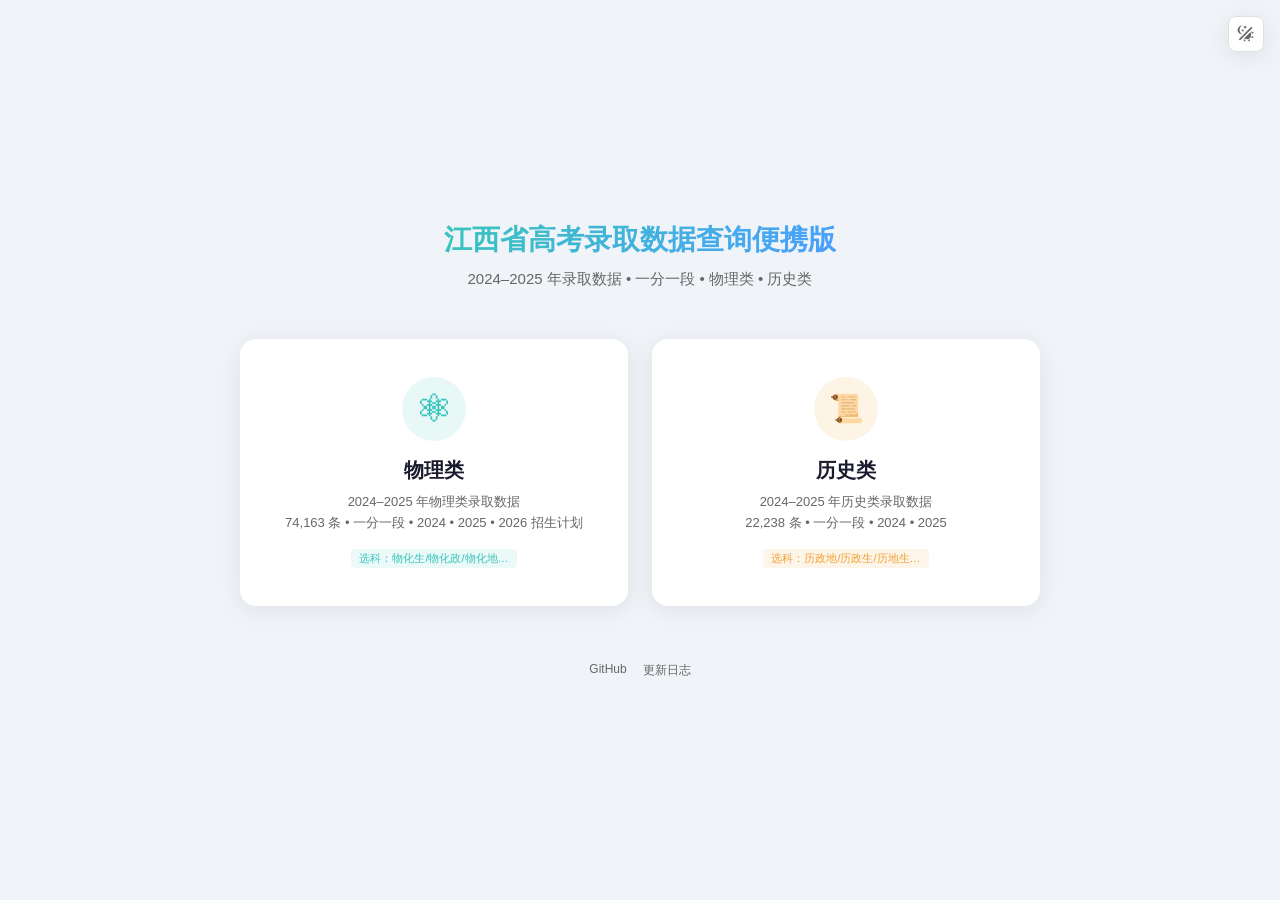
==== commit c50a981e: "修改主页面" ====
--- a/index.html
+++ b/index.html
@@ -6,6 +6,8 @@
 <title>江西省高考录取数据查询</title>
 <meta name="description" content="江西省2024-2025年高考录取数据查询，物理类 &amp; 历史类">
 <meta name="theme-color" content="#39C5BB">
+<link rel="manifest" href="/manifest.json">
+<link rel="icon" type="image/svg+xml" href="/icon.svg">
 <script>(function(){try{var d=localStorage.getItem('dark_mode');if(d===null)d=window.matchMedia('(prefers-color-scheme:dark)').matches;else d=d==='true';if(d)document.documentElement.classList.add('dark-mode')}catch(e){}})();</script>
 <style>
 *{margin:0;padding:0;box-sizing:border-box}
@@ -46,7 +48,7 @@
 </div>
 
 <div class="header">
-  <h1>江西省高考录取数据查询</h1>
+  <h1>江西省高考录取数据查询便携版</h1>
   <p>2024&ndash;2025 年录取数据 &bull; 一分一段 &bull; 物理类 &bull; 历史类</p>
 </div>
 
@@ -54,7 +56,7 @@
   <a class="card physics" href="physics/">
     <div class="card-icon physics">⚛</div>
     <h2>物理类</h2>
-    <p>2024&ndash;2025 年物理类录取数据<br>22,472 条 &bull; 一分一段 &bull; 2026 招生计划</p>
+    <p>2024&ndash;2025 年物理类录取数据<br>74,163 条 &bull; 一分一段 &bull; 2024 &bull; 2025 &bull; 2026 招生计划</p>
     <span class="tag physics">选科：物化生/物化政/物化地&hellip;</span>
   </a>
   <a class="card history" href="history/">
